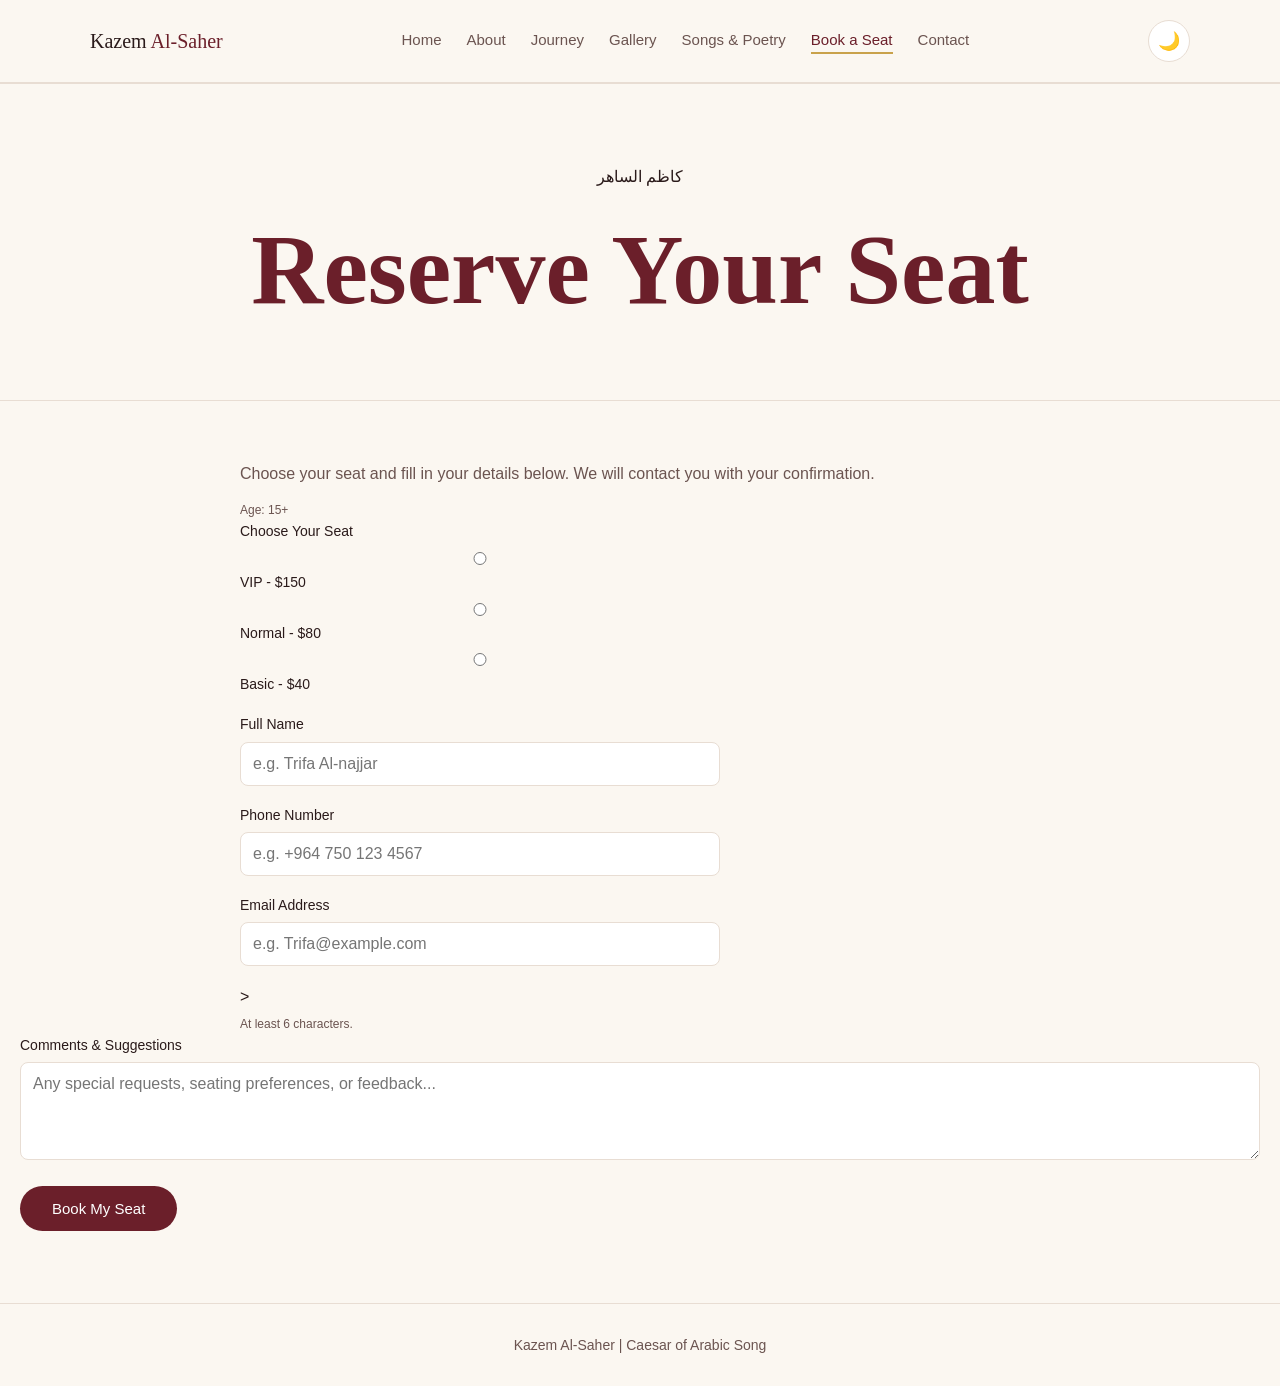
==== Booking.html @ 6c7e3aea "Massege" ====
<!DOCTYPE html>
<html lang="en">

<head>
  <meta charset="UTF-8">
  <meta name="viewport" content="width=device-width, initial-scale=1.0">

  <title>Book a Seat | Kazem Al-Saher</title>

  <link rel="stylesheet" href="style.css">
</head>

<body>

  
  <header class="site-header">

    <div class="nav-wrap">

      <!-- Logo -->
      <a href="index.html" class="logo">
        Kazem <em>Al-Saher</em>
      </a>


      <!-- Navigation -->
      <nav class="site-nav">

        <a href="index.html">Home</a>

        <a href="about.html">About</a>

        <a href="journey.html">Journey</a>

        <a href="gallery.html">Gallery</a>

        <a href="songs.html">Songs & Poetry</a>

        <a href="booking.html" class="active">Book a Seat</a>

        <a href="contact.html">Contact</a>

      </nav>


      <!-- Dark Mode Button -->
      <button id="theme-toggle" aria-label="Toggle dark mode">
        <span class="icon">🌙</span>
      </button>

    </div>

  </header>


  <section class="page-banner">

    <p class="small-title">
      كاظم الساهر
    </p>

    <h1>Reserve Your Seat</h1>

  </section>


  <!-- BOOKING SECTION -->
  <section class="booking">

    <div class="section-inner">

      <p class="booking-intro">
        Choose your seat and fill in your details below.
        We will contact you with your confirmation.
      </p>
      <span class="field-hint"> Age: 15+ </span>


      <!-- BOOKING FORM -->
      <form id="booking-form" class="booking-form">


        <!-- SEAT TYPE -->
        <div class="form-row">

          <label>Choose Your Seat</label>

          <div class="seat-options">


            <!-- VIP -->
            <label class="seat-choice">

              <input
                type="radio"
                name="seat"
                value="VIP"
                required
            >

              <span>
                 VIP - $150
              </span>

            </label>


            <!-- NORMAL -->
            <label class="seat-choice">

              <input
                type="radio"
                name="seat"
                value="Normal"
              >

              <span>
                Normal - $80
              </span>

            </label>


            <!-- BASIC -->
            <label class="seat-choice">

              <input
                type="radio"
                name="seat"
                value="Basic"
              >

              <span>
                Basic - $40
              </span>

            </label>

          </div>

        </div>


        
        <div class="form-row">

          <label for="full-name">
            Full Name
          </label>

          <input
            type="text"
            id="full-name"
            name="fullName"
            placeholder="e.g. Trifa Al-najjar"
            required
          >

        </div>


        <!-- PHONE -->
        <div class="form-row">

          <label for="phone">
            Phone Number
          </label>

          <input
            type="tel"
            id="phone"
            name="phone"
            placeholder="e.g. +964 750 123 4567"
            required
          >

        </div>


<div class="form-row">

  <label for="email">
    Email Address
  </label>

  <input
    type="email"
    id="email"
    name="email"
    placeholder="e.g. Trifa@example.com"
    required
  >

</div>
          >

          <span class="field-hint">
            At least 6 characters.
          </span>

        </div>


        <!-- COMMENTS -->
        <div class="form-row">

          <label for="comment">
            Comments & Suggestions
          </label>

          <textarea
            id="comment"
            name="comment"
            rows="4"
            placeholder="Any special requests, seating preferences, or feedback..."
          ></textarea>

        </div>


        <!-- SUBMIT BUTTON -->
        <button
          type="submit"
          class="booking-button"
        >
          Book My Seat
        </button>


        <!-- FORM MESSAGE -->
        <p
          id="form-message"
          class="form-message"
        ></p>


      </form>

    </div>

  </section>


  
  <footer class="site-footer">

    <p>
      Kazem Al-Saher | Caesar of Arabic Song
    </p>

  </footer>

  <script src="script.js"></script>

</body>

</html>
---- style.css ----
/* ============================================
   COLORS
   These are variables — write the color once here,
   then reuse it everywhere with var(--name).
   Dark mode just swaps these values below.
============================================ */
:root {
  --bg: #FBF7F1;
  --card: #FFFFFF;
  --text: #2A1A1A;
  --text-soft: #6B5450;
  --border: #E8DDD3;
  --maroon: #6B1F2A;
  --gold: #C9A24B;
}

body.dark {
  --bg: #1A1010;
  --card: #241616;
  --text: #F3E9E4;
  --text-soft: #C9B6AE;
  --border: #3A2626;
  --maroon: #C9707D;
  --gold: #E3BE72;
}

/* ============================================
   RESET + BASE
============================================ */
* {
  margin: 0;
  padding: 0;
  box-sizing: border-box;
}

body {
  background-color: var(--bg);
  color: var(--text);
  font-family: 'Jost', sans-serif;
  line-height: 1.6;
}

h1, h2, h3 {
  font-family: 'Amiri', serif;
}

a {
  text-decoration: none;
  color: inherit;
}

/* ============================================
   HEADER / NAVIGATION
============================================ */
.site-header {
  background-color: var(--bg);
  border-bottom: 1px solid var(--border);
  padding: 20px 30px;
}

.nav-wrap {
  max-width: 1100px;
  margin: 0 auto;
  display: flex;
  align-items: center;
  justify-content: space-between;
}

.logo {
  font-family: 'Amiri', serif;
  font-size: 20px;
}

.logo em {
  color: var(--maroon);
  font-style: normal;
}

.site-nav {
  display: flex;
  gap: 25px;
}

.site-nav a {
  font-size: 15px;
  color: var(--text-soft);
}

.site-nav a:hover,
.site-nav a.active {
  color: var(--maroon);
}

.site-nav a.active {
  font-weight: 500;
  border-bottom: 2px solid var(--gold);
}

#theme-toggle {
  width: 42px;
  height: 42px;
  border-radius: 50%;
  border: 1px solid var(--border);
  background-color: var(--card);
  cursor: pointer;
  font-size: 18px;
}

/* 
   HERO SECTION (home page only)
   */
.hero {
  background-image: url("profile.jpg");
  background-size: cover;
  background-position: center;
  padding: 10px 10px;
   background-repeat: no-repeat;
   height: 490px;
   text-align: center;
}

.hero-text {
  max-width: 100px;
  margin: 0 auto;
}

.eyebrow{
  color: #C9A24B;
  letter-spacing: 2px;
  font-size: 16px;
  margin-bottom: 15px;
}

.hero h1 {
  font-size: 48px;
  color: #ffffff;
  margin-bottom: 20px;
}

.hero-sub {
  color: #f0e6e0;
  font-size: 17px;
  margin-bottom: 30px;
}

.booking-button {
  display: inline-block;
  background-color: var(--maroon);
  color: #fff;
  padding: 14px 32px;
  border-radius: 30px;
  font-size: 15px;
  border: none;
  cursor: pointer;
}

.booking-button:hover {
  opacity: 0.85;
}

/* ============================================
   PAGE BANNER (inner pages)
============================================ */
.page-banner {
  padding: 80px 20px 50px;
  text-align: center;
}

.page-banner h1 {
  font-size: 100px;
  color: var(--maroon);
}

/* ============================================
   SHARED SECTION LAYOUT
============================================ */
section {
  padding: 60px 20px;
  border-top: 1px solid var(--border);
}

.section-inner {
  max-width: 800px;
  margin: 0 auto;
}

.section-number {
  color: var(--gold);
  font-family: 'Amiri', serif;
}

section h2 {
  font-size: 32px;
  color: var(--maroon);
  margin: 10px 0 25px;
}

.about p, .journey p, .booking-intro, .contact-intro {
  color: var(--text-soft);
  margin-bottom: 15px;
}

/* ============================================
   QUICK LINKS (home page cards)
============================================ */
.quick-links {
  display: flex;
  flex-wrap: wrap;
  gap: 20px;
  margin-top: 20px;
}

.quick-link-card {
  display: block;
  background-color: var(--card);
  border: 1px solid var(--border);
  border-radius: 10px;
  padding: 25px;
  width: 30%;
  min-width: 220px;
}

.quick-link-card h3 {
  color: var(--maroon);
  font-size: 18px;
  margin-bottom: 8px;
}

.quick-link-card p {
  color: var(--text-soft);
  font-size: 14px;
}

/* ============================================
   TIMELINE
============================================ */
.timeline {
  margin-top: 20px;
  border-left: 2px solid var(--gold);
  padding-left: 20px;
}

.timeline-item {
  margin-bottom: 25px;
}

.timeline-item .year {
  font-family: 'Amiri', serif;
  color: var(--maroon);
  font-weight: bold;
  display: block;
  margin-bottom: 5px;
}

/* ============================================
   SONGS & POETRY (audio tracks)
============================================ */
.track-card {
  background-color: var(--card);
  border: 1px solid var(--border);
  border-radius: 10px;
  padding: 20px;
  margin-bottom: 15px;
}

.track-top {
  display: flex;
  justify-content: space-between;
  align-items: center;
  margin-bottom: 10px;
}

.track-card h3 {
  color: var(--maroon);
  font-size: 18px;
}

.track-tag {
  font-size: 12px;
  color: var(--gold);
  border: 1px solid var(--gold);
  border-radius: 20px;
  padding: 3px 12px;
}

.track-card p {
  color: var(--text-soft);
  font-size: 14px;
  margin-bottom: 12px;
}

.track-card audio {
  width: 100%;
}

.media-note {
  margin-top: 20px;
  font-size: 14px;
  color: var(--text-soft);
  border-left: 3px solid var(--gold);
  padding-left: 15px;
}

/* ============================================
   BOOKING FORM
============================================ */
.booking-form {
  max-width: 480px;
}

.form-row {
  margin-bottom: 18px;
}

.form-row label {
  display: block;
  font-size: 14px;
  margin-bottom: 6px;
}

.form-row input,
.form-row textarea {
  width: 100%;
  font-family: 'Jost', sans-serif;
  font-size: 16px;
  padding: 12px;
  border: 1px solid var(--border);
  border-radius: 8px;
  background-color: var(--card);
  color: var(--text);
}

.field-hint {
  display: block;
  font-size: 12px;
  color: var(--text-soft);
  margin-top: 5px;
}

.form-message {
  margin-top: 12px;
  font-size: 15px;
}

.form-message.success {
  color: #2E7D32;
}

.form-message.error {
  color: #C0392B;
}

/* ============================================
   CONTACT SECTION
============================================ */
.contact-list {
  list-style: none;
}

.contact-list li {
  display: flex;
  gap: 15px;
  border-bottom: 1px solid var(--border);
  padding: 12px 0;
}

.contact-label {
  width: 130px;
  color: var(--gold);
  font-family: 'Amiri', serif;
}

.contact-list a {
  color: var(--maroon);
}

.contact-list a:hover {
  text-decoration: underline;
}

/* ============================================
   GALLERY
============================================ */
.gallery-grid {
  display: flex;
  flex-wrap: wrap;
  gap: 15px;
  margin-top: 20px;
}

.gallery-box {
  width: 30%;
  min-width: 200px;
  height: 180px;
  background-color: var(--card);
  border: 1px dashed var(--border);
  border-radius: 10px;
  display: flex;
  align-items: center;
  justify-content: center;
  color: var(--text-soft);
  font-size: 14px;
  overflow: hidden; /* keeps the image corners inside the rounded box */
}

/* Make any photo inside a gallery-box fill it completely
   without stretching or squishing */
.gallery-box img {
  width: 100%;
  height: 100%;
  object-fit: cover;
  display: block;
}

.gallery-note {
  margin-top: 15px;
  font-size: 14px;
  color: var(--text-soft);
}


.lang-switch {
  border: 1px solid #E8DDD3;
  border-radius: 20px;
  padding: 6px 16px;
  font-size: 14px;
  margin-right: 10px;
  color: #6B5450;
}

.lang-switch:hover {
  border-color: #6B1F2A;
  color: #6B1F2A;
}



.site-footer {
  text-align: center;
  padding: 30px;
  color: var(--text-soft);
  font-size: 14px;
  border-top: 1px solid var(--border);
}

/* ============================================
   MOBILE / SMALL SCREENS
============================================ */
@media (max-width: 640px) {
  .site-nav {
    display: none;
  }
  .hero h1 {
    font-size: 32px;
  }
  .quick-link-card,
  .gallery-box {
    width: 100%;
  }
}
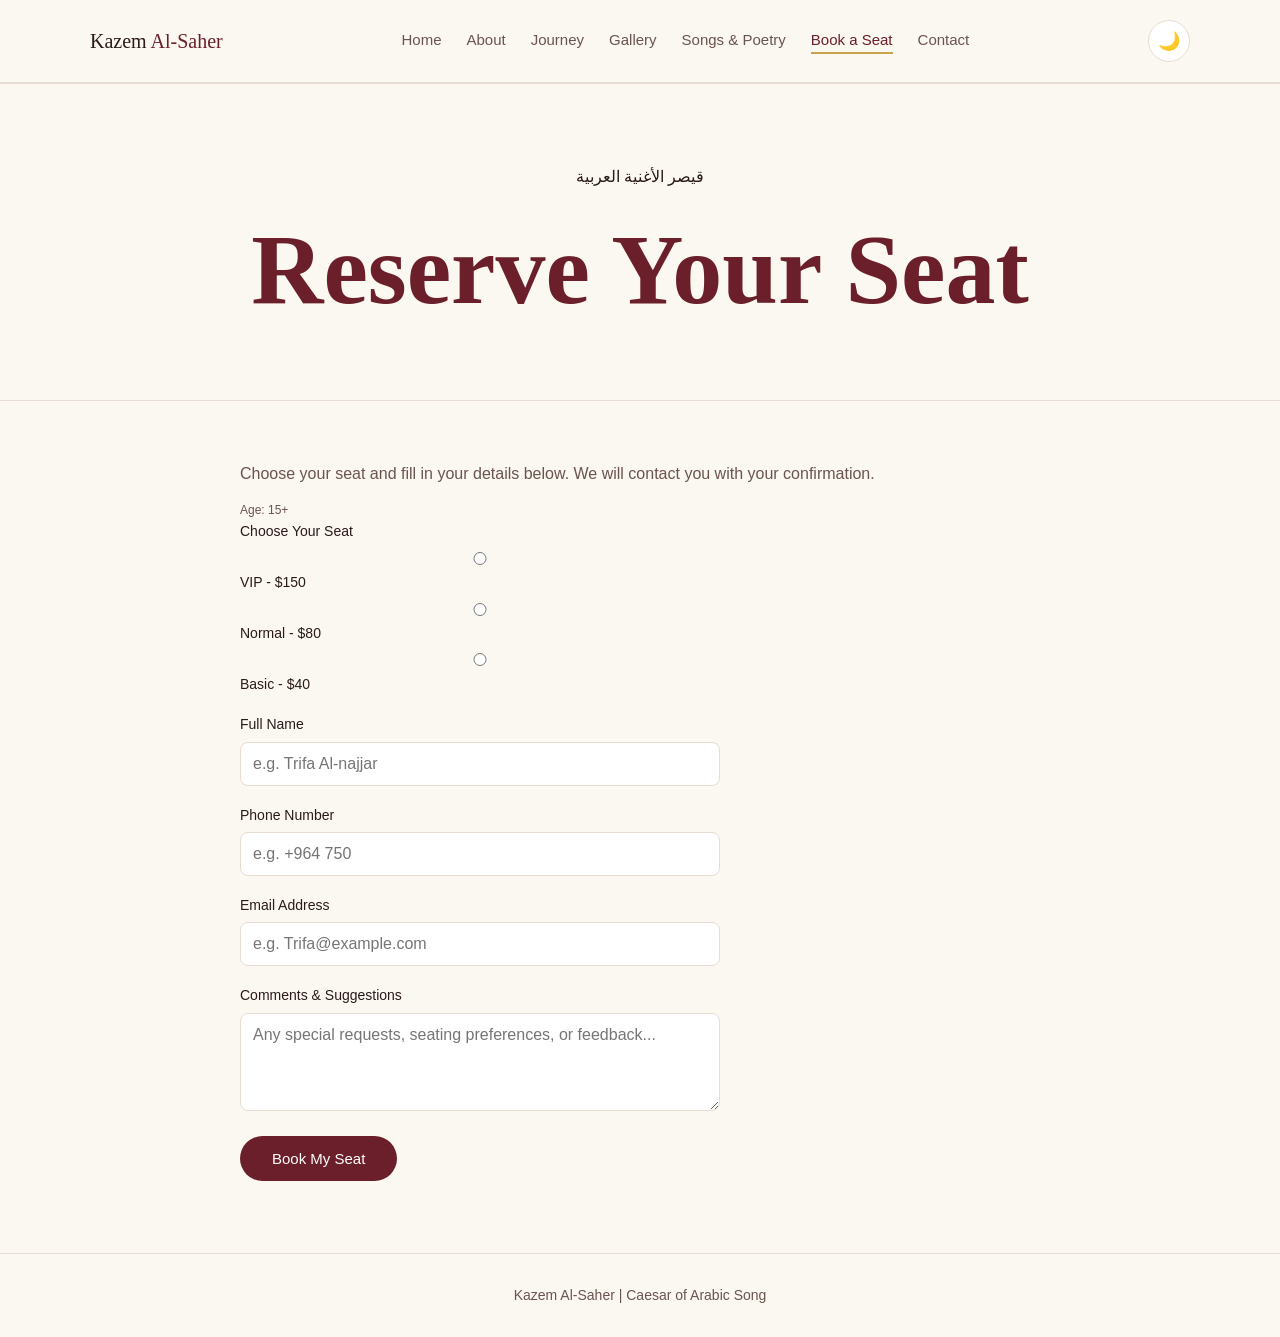
==== commit 1e03577b: "Update booking, contact, and songs pages with style tweaks - Adjust styles in style.css - Update Boo" ====
--- a/Booking.html
+++ b/Booking.html
@@ -17,13 +17,13 @@
 
     <div class="nav-wrap">
 
-      <!-- Logo -->
+      
       <a href="index.html" class="logo">
         Kazem <em>Al-Saher</em>
       </a>
 
 
-      <!-- Navigation -->
+      
       <nav class="site-nav">
 
         <a href="index.html">Home</a>
@@ -43,7 +43,7 @@
       </nav>
 
 
-      <!-- Dark Mode Button -->
+     
       <button id="theme-toggle" aria-label="Toggle dark mode">
         <span class="icon">🌙</span>
       </button>
@@ -52,12 +52,10 @@
 
   </header>
 
-
   <section class="page-banner">
 
     <p class="small-title">
-      كاظم الساهر
-    </p>
+         قيصر الأغنية العربية  </p>
 
     <h1>Reserve Your Seat</h1>
 
@@ -170,7 +168,7 @@
             type="tel"
             id="phone"
             name="phone"
-            placeholder="e.g. +964 750 123 4567"
+            placeholder="e.g. +964 750 "
             required
           >
 
@@ -192,14 +190,6 @@
   >
 
 </div>
-          >
-
-          <span class="field-hint">
-            At least 6 characters.
-          </span>
-
-        </div>
-
 
         <!-- COMMENTS -->
         <div class="form-row">
--- a/style.css
+++ b/style.css
@@ -1,8 +1,5 @@
 /* ============================================
-   COLORS
-   These are variables — write the color once here,
-   then reuse it everywhere with var(--name).
-   Dark mode just swaps these values below.
+   COLORS same la hamu pageakan
 ============================================ */
 :root {
   --bg: #FBF7F1;
@@ -107,7 +104,7 @@
 }
 
 /* 
-   HERO SECTION (home page only)
+  (home page only)
    */
 .hero {
   background-image: url("profile.jpg");
@@ -253,7 +250,7 @@
 }
 
 /* ============================================
-   SONGS & POETRY (audio tracks)
+   SONGS & POETRY 
 ============================================ */
 .track-card {
   background-color: var(--card);
@@ -351,7 +348,7 @@
 }
 
 /* ============================================
-   CONTACT SECTION
+   Sectiony CONTACT 
 ============================================ */
 .contact-list {
   list-style: none;
@@ -400,11 +397,10 @@
   justify-content: center;
   color: var(--text-soft);
   font-size: 14px;
-  overflow: hidden; /* keeps the image corners inside the rounded box */
-}
-
-/* Make any photo inside a gallery-box fill it completely
-   without stretching or squishing */
+  overflow: hidden; 
+}
+
+
 .gallery-box img {
   width: 100%;
   height: 100%;
@@ -432,6 +428,27 @@
   border-color: #6B1F2A;
   color: #6B1F2A;
 }
+
+/* ============================================
+   for youtube video
+============================================ */
+
+.btn-primary {
+  display: inline-block;
+  background-color: var(--maroon);
+  color: white;
+  padding: 10px 20px;
+  border-radius: 25px;
+  font-size: 14px;
+  border: 1px solid var(--maroon);
+  cursor: pointer;
+}
+
+.btn-primary:hover {
+  background-color: var(--gold);
+  border-color: var(--gold);
+}
+
 
 
 
